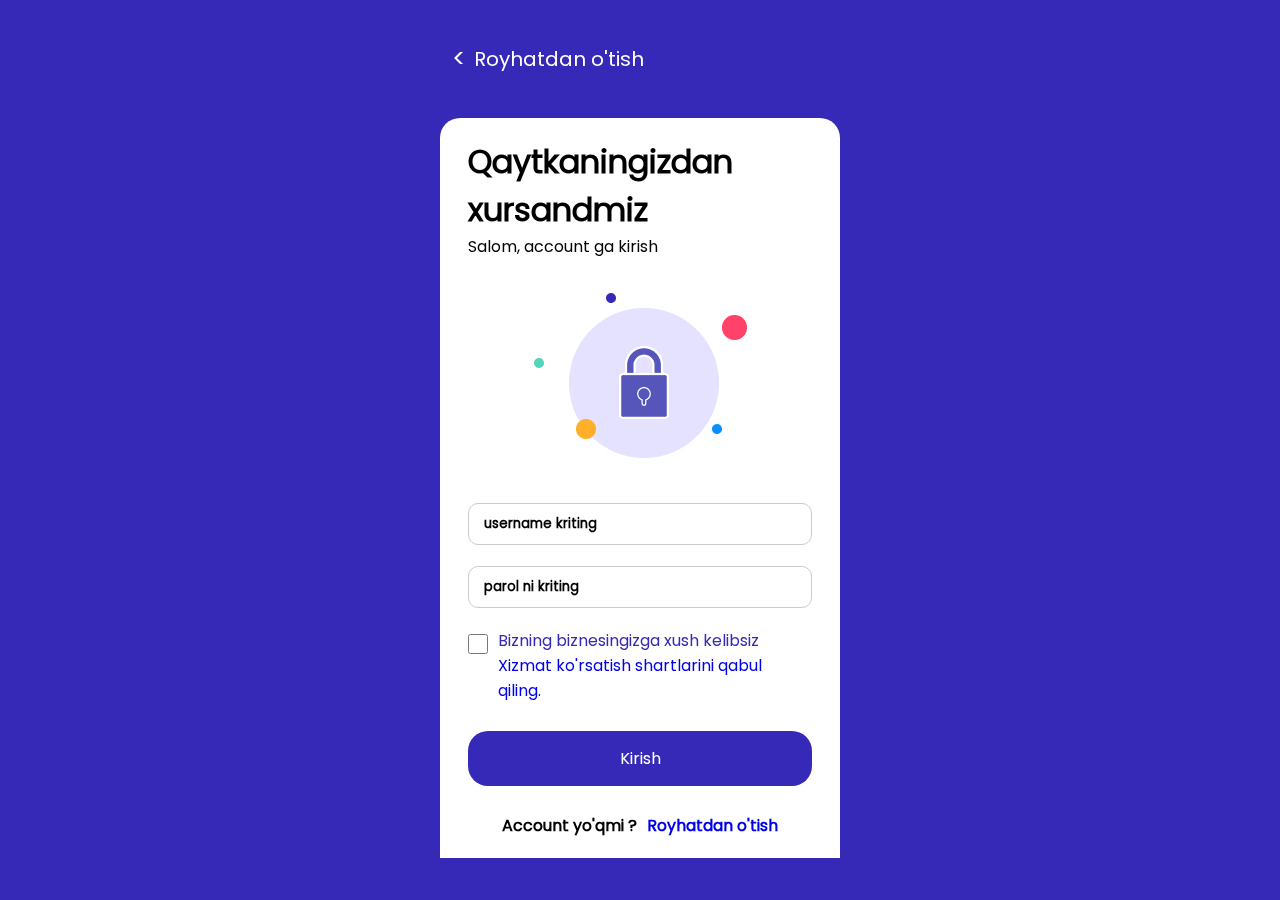
==== index.html @ ce4e3330 "first commit" ====
<!DOCTYPE html>
<html lang="en">
  <head>
    <meta charset="UTF-8" />
    <meta name="viewport" content="width=device-width, initial-scale=1.0" />
    <link rel="stylesheet" href="../css/style.css" />
    <title>Tamp card</title>
  </head>
  <body>
    <header>
      <div class="container" data-aos="fade-up">
        <div class="back">
          <span><</span>
          <a href="pages/sign-in.html" class="pay-link">Royhatdan o'tish</a>
        </div>
        <div class="register-in">
          <h1>Qaytkaningizdan xursandmiz</h1>
          <p>Salom, account ga kirish</p>
          <div class="img-box">
            <img src="../img/signin-el.png" alt="singin-el" />
          </div>
          <form>
            <input type="text" placeholder="username kriting" />
            <input type="password" placeholder="parol ni kriting" />

            <div class="check">
              <input type="checkbox" id="termsCheckbox" />
              <p>
                Bizning biznesingizga xush kelibsiz
                <a href="./pages/forgot.html">
                  Xizmat ko'rsatish shartlarini qabul qiling.
                </a>
              </p>
            </div>

            <!-- <div class="check" require>
              <a href="/" class="forgot-password">Parolni unutdingizmi ?</a>
            </div> -->
            <a href="/pages/home.html" class="form--btn"> Kirish </a>
            <div class="have-ac">
              <p>Account yo'qmi ?</p>
              <a href="pages/sign-in.html">Royhatdan o'tish</a>
            </div>
          </form>
        </div>
      </div>
    </header>

    <link href="https://unpkg.com/aos@2.3.1/dist/aos.css" rel="stylesheet" />
    <script src="../js/script.js"></script>
    <script src="https://unpkg.com/aos@2.3.1/dist/aos.js"></script>
    <script>
      AOS.init();
    </script>
  </body>
</html>
---- css/style.css ----
@font-face {
  font-family: "Poppins";
  src: url("../fonts/Poppins-Regular.ttf");
}
::-webkit-scrollbar {
  width: 0px !important;
}

::-webkit-scrollbar-track {
  background: #f1f1f1;
}

::-webkit-scrollbar-thumb {
  background-color: #888;
  border-radius: 0px;
}

::-webkit-scrollbar-thumb:hover {
  background: #555;
}
::placeholder {
  color: #000;
}
html {
  scrollbar-width: none;
  scrollbar-color: #888 #f1f1f1;
}

* {
  margin: 0;
  padding: 0;
  text-decoration: none;
  list-style: none;
  box-sizing: border-box;
  font-family: "Poppins";
}
.container {
  max-width: 400px;
  margin: 0 auto;
}
body {
  background-color: #3629b7;
}
/* register */
.back {
  padding: 5% 3%;
  font-size: 20px;
  display: flex;
  align-items: center;
  margin-top: 5%;
  gap: 2%;
  color: #fff;
  span {
    font-size: 25px;
    display: block;
    color: #fff;
  }
  a {
    color: #fff;
  }
}
.register-in {
  padding: 5% 7%;
  margin-top: 5%;
  width: 100%;
  height: 120%;
  background-color: #fff;
  border-radius: 20px 20px 0 0;
  .img-box {
    margin: 10% 0;
    width: 100%;
    display: flex;
    align-items: center;
    justify-content: center;
  }
}
form {
  display: flex;
  flex-direction: column;
}
form > input {
  margin: 3% 0;
  padding: 10px 15px;
  border-radius: 10px;
  border: 1px solid #cbcbcb;
  outline: none;
}
.check {
  margin-top: 3%;
  display: flex;
  align-items: flex-start;
  gap: 3%;
  input {
    margin-top: 1.5%;
    width: 20px;
    height: 20px;
  }
  p {
    color: #3629b7;
    width: 85%;
    font-size: 16px;
    b {
      color: #3629b7;
    }
  }
}
.form--btn {
  margin: 8% 0;
  width: 100%;
  padding: 15px 0;
  display: flex;
  align-items: center;
  justify-content: center;
  border-radius: 20px;
  background-color: #3629b7;
  color: #fff;
}
.have-ac {
  width: 100%;
  text-align: center;
  display: flex;
  align-items: center;
  justify-content: center;
  gap: 3%;
  font-size: 16px;
  font-weight: bold;
}
.forgot-password {
  width: 100%;
  text-align: right;
}

/* transfer */

.transfer-body {
  padding: 0 3%;
  background-color: #3629b7;
  color: #343434 !important;
  .back {
    color: #343434 !important;
  }
}
.transfer-slider {
  display: flex;
  align-items: center;
  gap: 0;
  overflow-x: scroll;
  cursor: pointer;
}
.input-box {
  width: 100%;
  input {
    width: 100%;
    padding: 15px 10px;
    border-radius: 5px;
    outline: none;
    border: 2px solid #cbcbcb;
  }
}
.custom-fill {
  fill: #e0e0e0;
}
.custom-fill.active {
  border-radius: 0;
  fill: #3629b7;
}
.pay-link {
  padding: 0 !important;
}
.pay-btn {
  width: 100%;
  height: 100%;
  background-color: transparent;
  border: none;
  color: #fff;
}

img {
  cursor: pointer;
}

.navbar {
  display: flex;
  justify-content: space-between;
  align-items: center;
  padding: 10px;
  padding-bottom: 50px;
  background-color: #3629b7;
}

.navbar img {
  cursor: pointer;
}

.navbar .my {
  width: 50px;
  height: 50px;
  border-radius: 50%;
  display: flex;
  align-items: center;
  object-fit: cover;
}

.navbar .authentification {
  display: flex;
  justify-content: space-between;
  align-items: center;
}

.navbar .authentification h3 {
  margin-left: 10px;
  color: #ffffff;
}

.main {
  width: 100%;
  height: auto;
  background-color: white;
  border-top-right-radius: 20px;
  border-top-left-radius: 20px;
  padding-bottom: 20px;
  margin-top: -20px;
}

.category {
  width: 100%;
  height: auto;
  background-color: white;
  display: flex;
  justify-content: space-around;
  align-items: center;
  flex-wrap: wrap;
}
.credit {
  width: 100%;
  display: flex;
  align-items: center;
  justify-content: center;
}

.category .card {
  width: 100px;
  height: 100px;
  background-color: #fff;
  text-align: center;
  padding-top: 18px;
  border-radius: 10px;
  margin: 10px;
  cursor: pointer;
}

.category .card:hover {
  box-shadow: 5px 5px 5px rgb(47, 47, 47);
  transition: 0.5s all ease;
}

.category .card h5 {
  color: #979797;
  font-size: 12px;
}

.footer {
  margin-top: 20px;
  padding: 10px;
  border-top-left-radius: 10px;
  border-top-right-radius: 10px;
  background-color: white;
  display: flex;
  justify-content: space-around;
  align-items: center;
  box-shadow: 0 -1px 2px rgb(216, 216, 216);
}

/* kartalar page  */

.kartalarim-navbar {
  width: 100%;
  display: flex;
  align-items: center;
  padding: 10px;
}

.kartalarim-navbar a {
  color: black;
  font-size: 30px;
}

.kartalarim-navbar h2 {
  margin-left: 10px;
}

.kartalarim-main img:nth-child(3):active {
  transform: scale(0.9);
  transition: 0.5s;
}

/* ayirboshlash */
.ayirboshlash-main {
  text-align: center;
}

.ayirboshlash-main input {
  width: 200px;
  height: 44px;
  outline: none;
  padding: 5px 10px;
  border-radius: 5px;
  border: none;
  font-weight: bold;
  margin-top: 25px;
}

::placeholder {
  font-weight: bold;
  color: black;
}

.ayirboshlash-main select {
  width: 100px;
  height: 44px;
  outline: none;
  border: none;
  border-radius: 5px;
  font-weight: bold;
}

.ayirboshlash-main .arr {
  margin-top: 20px;
}

.ayirboshlash-main .ex {
  margin-top: 20px;
}

.ayirboshlash-main .ex:active {
  transform: scale(0.9);
  transition: 0.5s;
}

/* tarix */

.tarix-navbar {
  background-color: #3629b7;
  display: flex;
  align-items: center;
  padding: 5px 10px;
  padding-bottom: 50px;
}

.tarix-navbar a {
  color: white;
  font-size: 30px;
}

.tarix-navbar h3 {
  color: white;
  margin-left: 10px;
}

.tarix-main {
  margin-top: -30px;
  border-top-left-radius: 20px;
  border-top-right-radius: 20px;
  text-align: center;
  background-color: white;
}

.tarix-main h2 {
  color: #979797;
  font-size: 20px;
  text-align: left;
  padding-left: 45px;
}

/* sozlamalar */

.sozlamalar-navbar {
  width: 100%;
  display: flex;
  align-items: center;
  padding: 10px;
  background-color: #3629b7;
  padding-bottom: 100px;
}

.sozlamalar-navbar a {
  color: white;
  font-size: 30px;
}

.sozlamalar-navbar h2 {
  color: white;
  margin-left: 10px;
}

.sozlamalar-main {
  width: 100%;
  margin-top: 5%;
  height: 72vh;
  border-top-left-radius: 20px;
  border-top-right-radius: 20px;
  text-align: center;
  background-color: white;
}

.sozlamalar-main img {
  width: 100px;
  height: 100px;
  border-radius: 50%;
  margin-top: -30px;
  object-fit: cover;
}

.sozlamalar-main h3 {
  color: #3629b7;
  margin-bottom: 25px;
}

.sozlamalar-main h4 {
  text-align: left;
  color: #979797;
  margin-top: 10px;
  cursor: pointer;
  margin-left: 20px;
}

.sozlamalar-footer {
  padding: 20px;
  box-shadow: 0 -1px 6px rgb(216, 216, 216);
  display: flex;
  align-items: center;
  justify-content: space-around;
  border-top-left-radius: 10px;
  border-top-right-radius: 10px;
}

.sozlamalar-footer {
  display: flex;
  justify-content: space-between;
  background-color: #fff;
  align-items: center;
  border-radius: 0;
  border: none;
  position: relative;
  bottom: 0;
}

.sozlamalar-footer .icon {
  width: 100px;
  height: 36px;
  background-color: #3629b7;
  border-radius: 20px;
  display: flex;
  align-items: center;
  justify-content: center;
  cursor: pointer;
}

.sozlamalar-footer .icon h5 {
  color: white;
  margin-left: 5px;
}
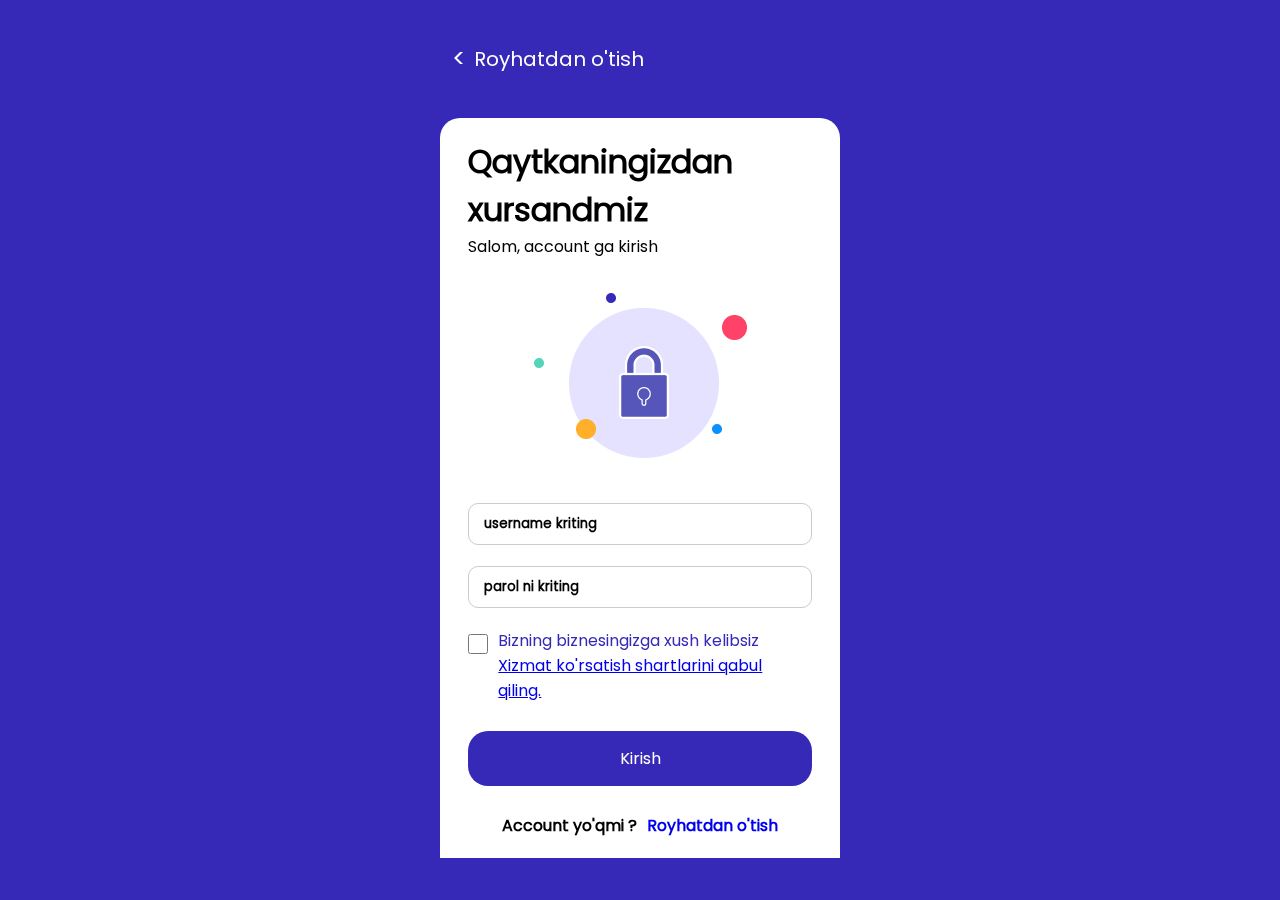
==== commit d2f245eb: "neww" ====
--- a/index.html
+++ b/index.html
@@ -27,7 +27,10 @@
               <input type="checkbox" id="termsCheckbox" />
               <p>
                 Bizning biznesingizga xush kelibsiz
-                <a href="./pages/forgot.html">
+                <a
+                  href="./pages/forgot.html"
+                  style="text-decoration: underline"
+                >
                   Xizmat ko'rsatish shartlarini qabul qiling.
                 </a>
               </p>
--- a/css/style.css
+++ b/css/style.css
@@ -146,6 +146,7 @@
   gap: 0;
   overflow-x: scroll;
   cursor: pointer;
+  justify-content: center;
 }
 .input-box {
   width: 100%;
@@ -460,3 +461,11 @@
   color: white;
   margin-left: 5px;
 }
+
+.button {
+  width: 70%;
+  margin-top: 5%;
+  border: none;
+  border-radius: 35px;
+  background-color: #fff;
+}
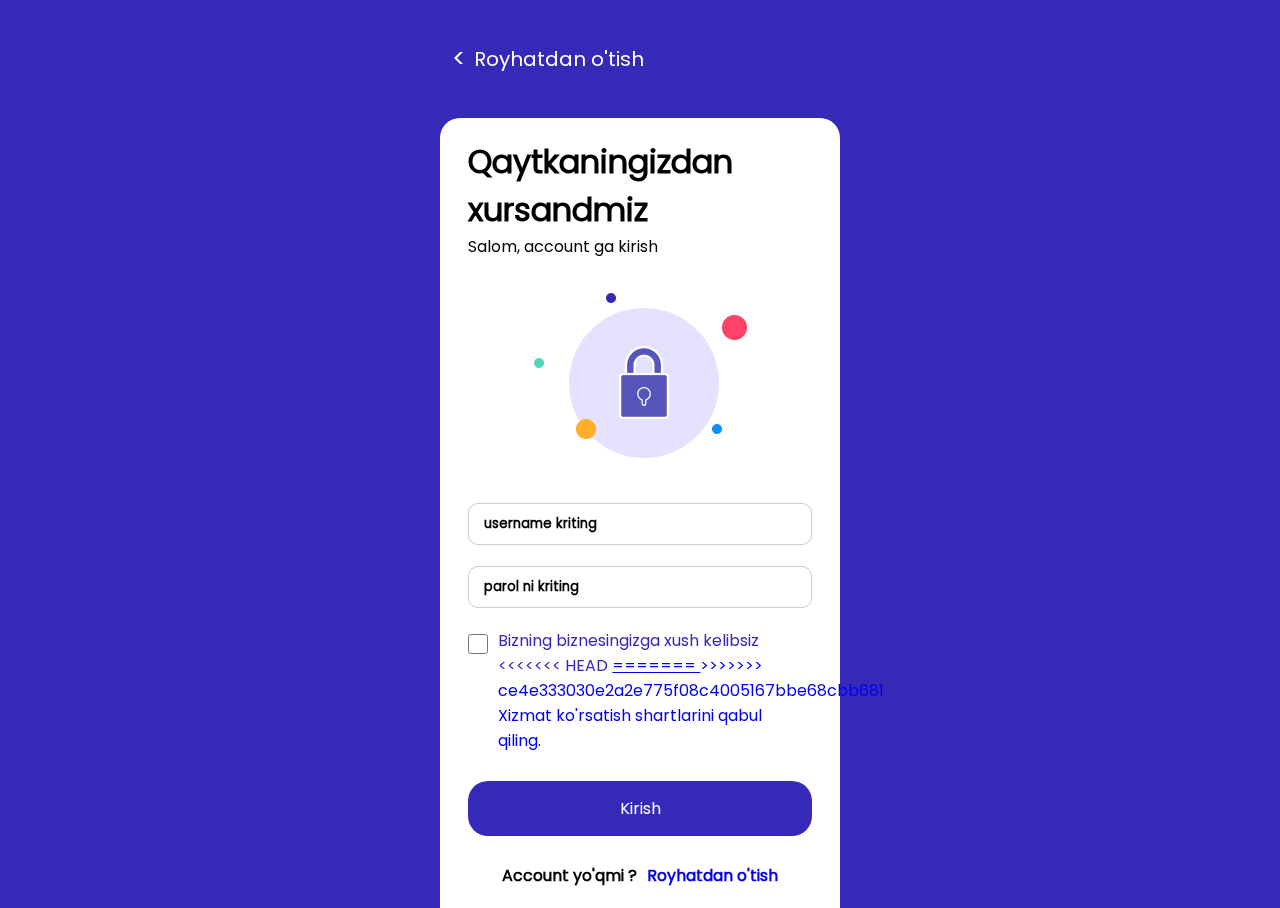
==== commit a890a473: "yangi" ====
--- a/index.html
+++ b/index.html
@@ -27,10 +27,14 @@
               <input type="checkbox" id="termsCheckbox" />
               <p>
                 Bizning biznesingizga xush kelibsiz
+<<<<<<< HEAD
                 <a
                   href="./pages/forgot.html"
                   style="text-decoration: underline"
                 >
+=======
+                <a href="./pages/forgot.html">
+>>>>>>> ce4e333030e2a2e775f08c4005167bbe68cbb681
                   Xizmat ko'rsatish shartlarini qabul qiling.
                 </a>
               </p>
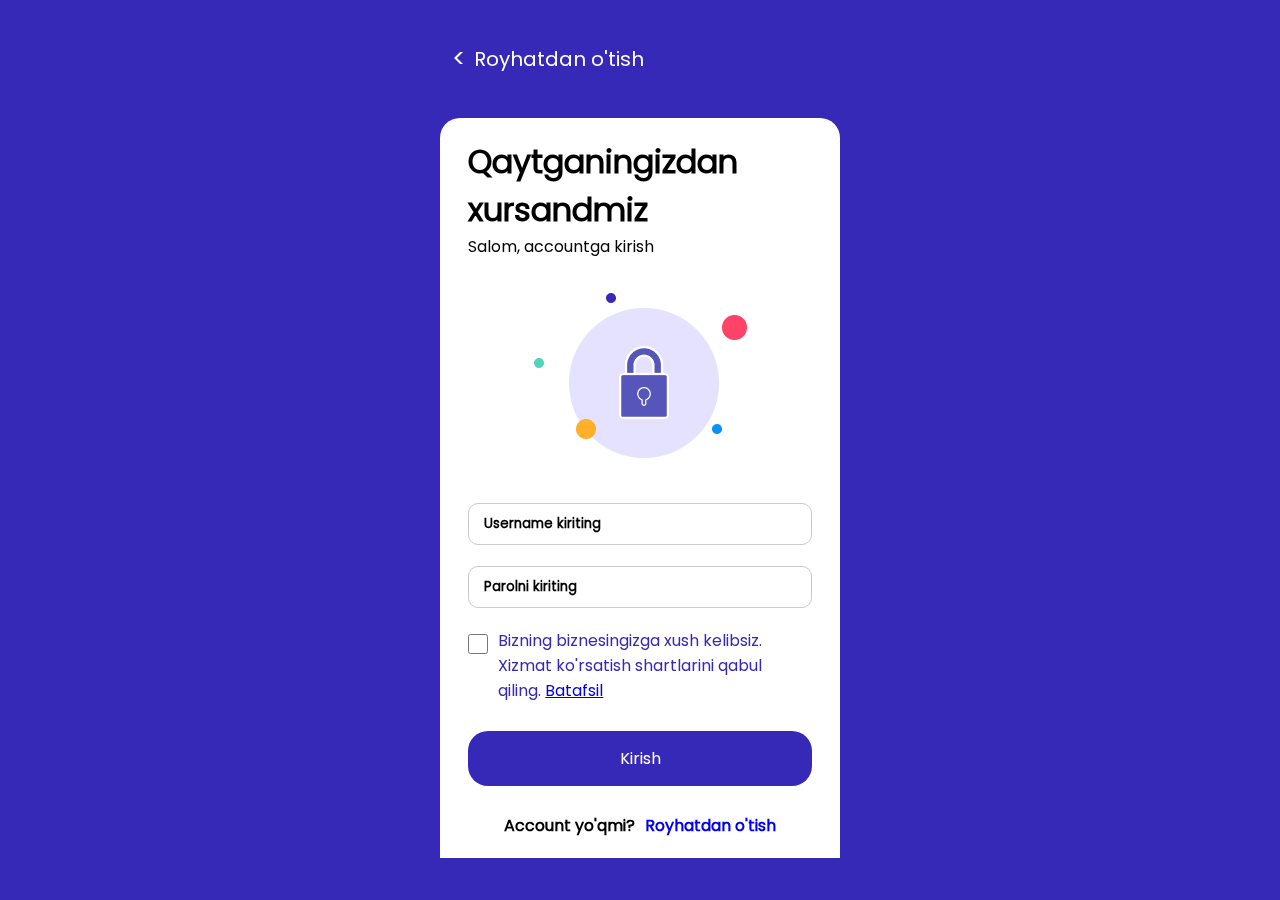
==== commit 0aafdc36: "Pop" ====
--- a/index.html
+++ b/index.html
@@ -14,29 +14,23 @@
           <a href="pages/sign-in.html" class="pay-link">Royhatdan o'tish</a>
         </div>
         <div class="register-in">
-          <h1>Qaytkaningizdan xursandmiz</h1>
-          <p>Salom, account ga kirish</p>
+          <h1>Qaytganingizdan xursandmiz</h1>
+          <p>Salom, accountga kirish</p>
           <div class="img-box">
-            <img src="../img/signin-el.png" alt="singin-el" />
+            <img src="../img/signin-el.png" alt="signin-el" />
           </div>
           <form>
-            <input type="text" placeholder="username kriting" />
-            <input type="password" placeholder="parol ni kriting" />
+            <input type="text" placeholder="Username kiriting" />
+            <input type="password" placeholder="Parolni kiriting" />
 
             <div class="check">
               <input type="checkbox" id="termsCheckbox" />
               <p>
-                Bizning biznesingizga xush kelibsiz
-<<<<<<< HEAD
-                <a
-                  href="./pages/forgot.html"
-                  style="text-decoration: underline"
+                Bizning biznesingizga xush kelibsiz. Xizmat ko'rsatish
+                shartlarini qabul qiling.
+                <a href="./pages/forgot.html" style="text-decoration: underline"
+                  >Batafsil</a
                 >
-=======
-                <a href="./pages/forgot.html">
->>>>>>> ce4e333030e2a2e775f08c4005167bbe68cbb681
-                  Xizmat ko'rsatish shartlarini qabul qiling.
-                </a>
               </p>
             </div>
 
@@ -45,7 +39,7 @@
             </div> -->
             <a href="/pages/home.html" class="form--btn"> Kirish </a>
             <div class="have-ac">
-              <p>Account yo'qmi ?</p>
+              <p>Account yo'qmi?</p>
               <a href="pages/sign-in.html">Royhatdan o'tish</a>
             </div>
           </form>
